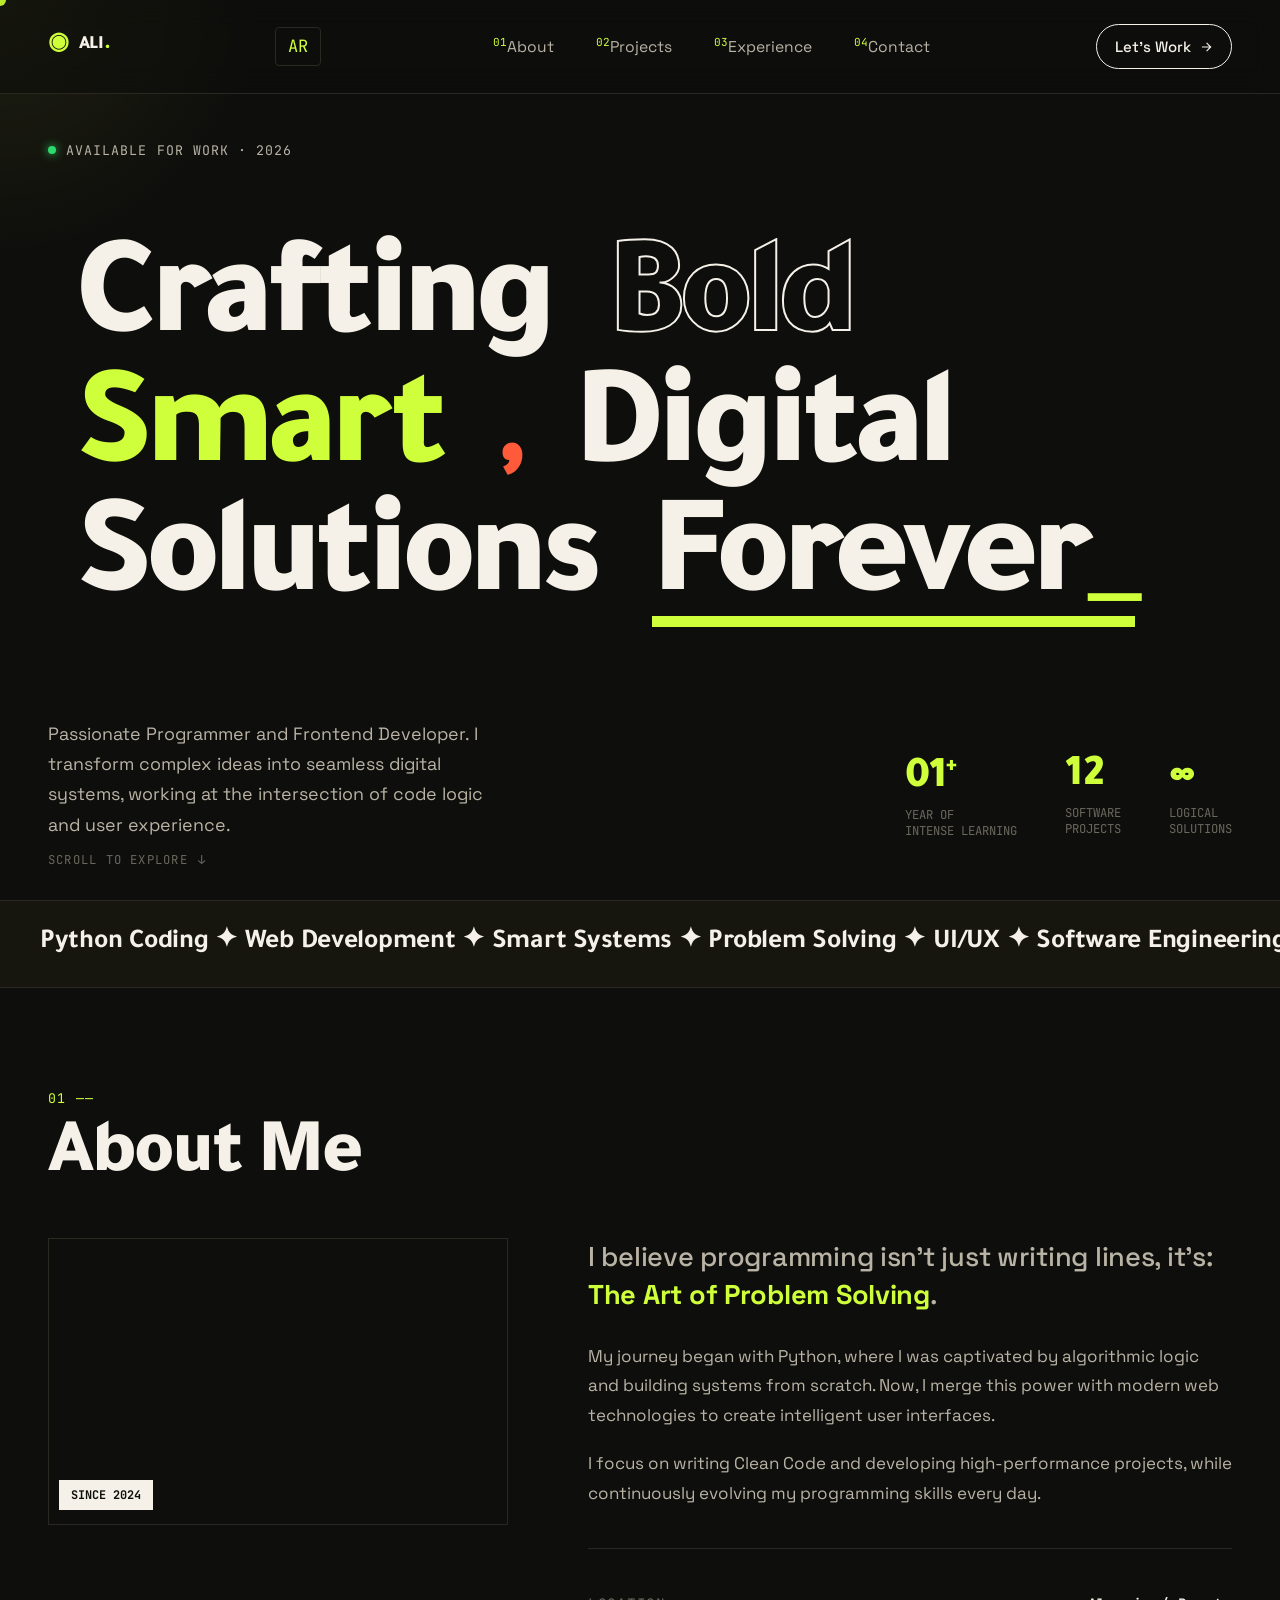
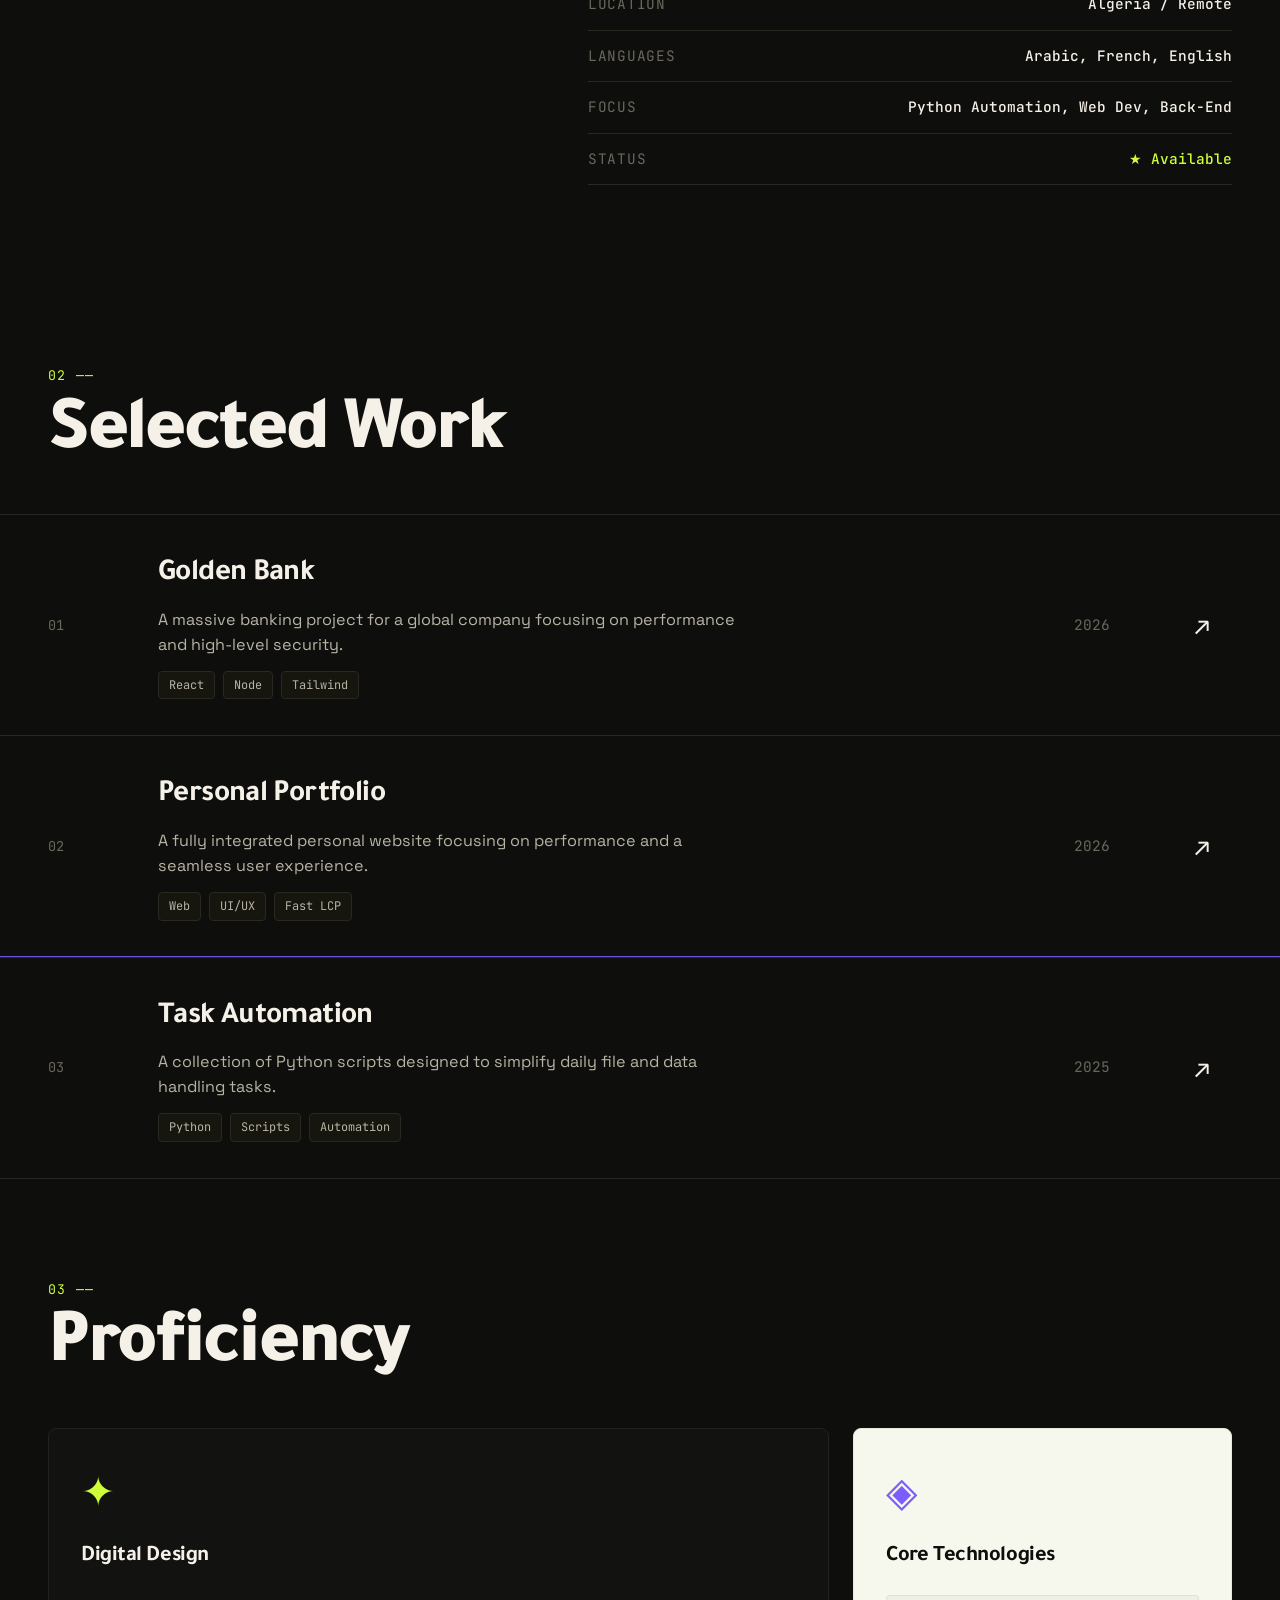
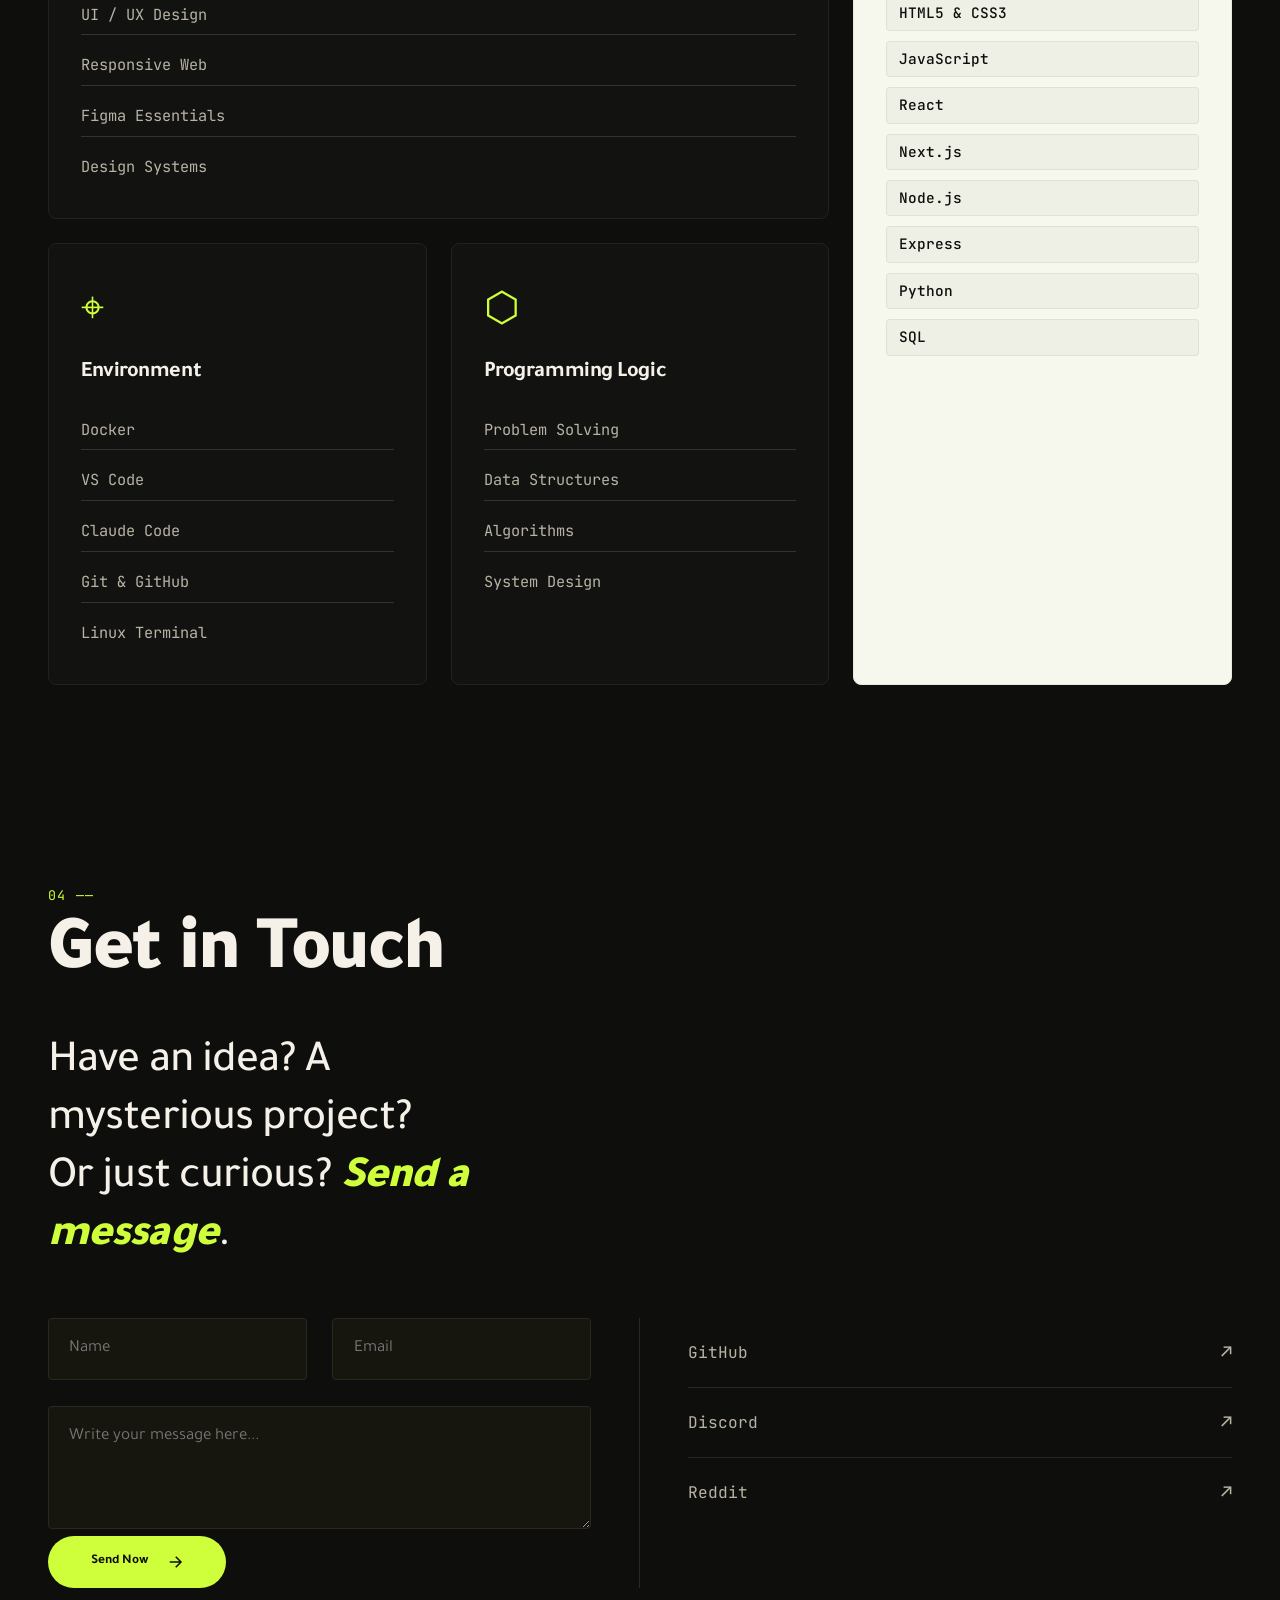
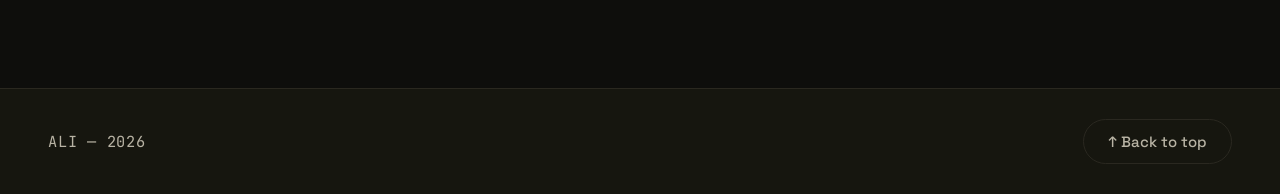
==== en.html @ 6f425081 "Add initial portfolio HTML structure This is a complete HTML document for a personal portfolio websi" ====
<!DOCTYPE html>
<html lang="en" dir="ltr">
<head>
<meta charset="UTF-8" />
<meta name="viewport" content="width=device-width, initial-scale=1.0" />
<title>Ali - Portfolio</title>
<link rel="icon" href="data:image/svg+xml,%3Csvg xmlns='http://www.w3.org/2000/svg' viewBox='0 0 100 100'%3E%3Crect width='100' height='100' fill='%230e0e0c'/%3E%3Ccircle cx='50' cy='50' r='28' fill='%23e8ff3a'/%3E%3C/svg%3E">
<link rel="preconnect" href="https://fonts.googleapis.com">
<link rel="preconnect" href="https://fonts.gstatic.com" crossorigin>
<link href="https://fonts.googleapis.com/css2?family=Tajawal:wght@300;400;500;700;900&family=Space+Grotesk:wght@300;400;500;700&family=JetBrains+Mono:wght@400;700&display=swap" rel="stylesheet">
<link rel="stylesheet" href="style.css" />
</head>
<body>

<div class="grain"></div>
<div class="spotlight" id="spotlight"></div>
<div class="cursor" id="cursor"></div>
<header class="nav">
  <a href="#" class="logo">
    <span class="logo-mark">◉</span>
    <span class="logo-text">ALI<em>.</em></span>
  </a>

  <div class="nav-controls">
    <div class="lang-switch" id="lang-btn">
      <a href="index.html" class="lang-btn">AR</a>
    </div>

    <button class="burger" id="burgerBtn">
      <span></span>
      <span></span>
    </button>
  </div>

  <nav class="nav-links" id="navLinks">
    <a href="#about" data-num="01">About</a>
    <a href="#work"  data-num="02">Projects</a>
    <a href="#skills" data-num="03">Experience</a>
    <a href="#contact" data-num="04">Contact</a>
  </nav>

  <a href="#contact" class="nav-cta">
    <span>Let's Work</span>
    <svg viewBox="0 0 24 24" width="14" height="14" fill="none" stroke="currentColor" stroke-width="2">
      <path d="M5 12h14M13 5l7 7-7 7" />
    </svg>
  </a>
</header>


<main>

  <section class="hero">
    <div class="hero-meta hero-meta--top">
      <span class="dot"></span>
      <span>Available for Work · 2026</span>
    </div>

    <h1 class="hero-title">
      <span class="line">
        <span class="word reveal">Crafting</span>
        <span class="word reveal stroke">Bold</span>
      </span>
      <span class="line">
        <span class="word reveal accent">Smart</span>
        <span class="word reveal italic">,</span>
        <span class="word reveal">Digital</span>
      </span>
      <span class="line">
        <span class="word reveal">Solutions</span>
        <span class="word reveal underline">Forever<span class="cursor-blink">_</span></span>
      </span>
    </h1>

    <div class="hero-bottom">
      <p class="hero-desc reveal">
        Passionate Programmer and Frontend Developer. I transform complex ideas into seamless digital systems, working at the intersection of code logic and user experience.
      </p>
      <div class="hero-stats">
        <div class="stat">
          <span class="stat-num">01<sup>+</sup></span>
          <span class="stat-label">Year of<br/>Intense Learning</span>
        </div>
        <div class="stat">
          <span class="stat-num">12</span>
          <span class="stat-label">Software<br/>Projects</span>
        </div>
        <div class="stat">
          <span class="stat-num">∞</span>
          <span class="stat-label">Logical<br/>Solutions</span>
        </div>
      </div>
    </div>

    <div class="scroll-hint">
      <span>Scroll to explore</span>
      <span class="arrow">↓</span>
    </div>
  </section>

  <section class="marquee" aria-hidden="true">
    <div class="marquee-track">
      <span>Python Coding ✦ Web Development ✦ Smart Systems ✦ Problem Solving ✦ UI/UX ✦ Software Engineering ✦ Python Coding ✦ Web Development ✦ Smart Systems ✦ Problem Solving ✦ UI/UX ✦ Software Engineering ✦</span>
      <span>Python Coding ✦ Web Development ✦ Smart Systems ✦ Problem Solving ✦ UI/UX ✦ Software Engineering ✦ Python Coding ✦ Web Development ✦ Smart Systems ✦ Problem Solving ✦ UI/UX ✦ Software Engineering ✦</span>
    </div>
  </section>

  <section class="about" id="about">
    <div class="section-head">
      <span class="section-num">01 ——</span>
      <h2 class="section-title">About Me</h2>
    </div>

    <div class="about-grid">
      <div class="about-portrait">
        <div class="portrait-frame">
          <div class="portrait-tag">Since 2024</div>
        </div>
      </div>

      <div class="about-text">
        <p class="lead">
          I believe programming isn't just writing lines, it's:
          <em>The Art of Problem Solving</em>.
        </p>
        <p>
          My journey began with Python, where I was captivated by algorithmic logic and building systems from scratch. Now, I merge this power with modern web technologies to create intelligent user interfaces.
        </p>
        <p>
          I focus on writing Clean Code and developing high-performance projects, while continuously evolving my programming skills every day.
        </p>

        <ul class="bio-list">
          <li><span>Location</span><span>Algeria / Remote</span></li>
          <li><span>Languages</span><span>Arabic, French, English</span></li>
          <li><span>Focus</span><span>Python Automation, Web Dev, Back-End</span></li>
          <li><span>Status</span><span class="status">★ Available</span></li>
        </ul>
      </div>
    </div>
  </section>

  <section class="work" id="work">
    <div class="section-head">
      <span class="section-num">02 ——</span>
      <h2 class="section-title">Selected Work</h2>
    </div>

    <div class="projects">
      <article class="project" data-color="#ff5b3a">
        <div class="project-num">01</div>
        <div class="project-info">
          <h3>Golden Bank</h3>
          <p>A massive banking project for a global company focusing on performance and high-level security.</p>
          <div class="tags">
            <span>React</span><span>Node</span><span>Tailwind</span>
          </div>
        </div>
        <div class="project-year">2026</div>
        <div class="project-arrow">↗</div>
      </article>

      <article class="project" data-color="#7c5cff">
        <div class="project-num">02</div>
        <div class="project-info">
          <h3>Personal Portfolio</h3>
          <p>A fully integrated personal website focusing on performance and a seamless user experience.</p>
          <div class="tags">
            <span>Web</span><span>UI/UX</span><span>Fast LCP</span>
          </div>
        </div>
        <div class="project-year">2026</div>
        <div class="project-arrow">↗</div>
      </article>

      <article class="project" data-color="#00d4a8">
        <div class="project-num">03</div>
        <div class="project-info">
          <h3>Task Automation</h3>
          <p>A collection of Python scripts designed to simplify daily file and data handling tasks.</p>
          <div class="tags">
            <span>Python</span><span>Scripts</span><span>Automation</span>
          </div>
        </div>
        <div class="project-year">2025</div>
        <div class="project-arrow">↗</div>
      </article>
    </div>
  </section>

  <section class="skills" id="skills">
    <div class="section-head">
      <span class="section-num">03 ——</span>
      <h2 class="section-title">Proficiency</h2>
    </div>

    <div class="skills-grid">
      <div class="skill-card skill-design">
        <div class="skill-icon">✦</div>
        <h3>Digital Design</h3>
        <ul>
          <li>UI / UX Design</li>
          <li>Responsive Web</li>
          <li>Figma Essentials</li>
          <li>Design Systems</li>
        </ul>
      </div>
      <div class="skill-card skill-core featured">
        <div class="skill-icon">◈</div>
        <h3>Core Technologies</h3>
        <ul>
          <li>HTML5 & CSS3</li>
          <li>JavaScript</li>
          <li>React</li>
          <li>Next.js</li>
          <li>Node.js</li>
          <li>Express</li>
          <li>Python</li>
          <li>SQL</li>
        </ul>
      </div>
      <div class="skill-card skill-env">
        <div class="skill-icon">⌖</div>
        <h3>Environment</h3>
        <ul>
          <li>Docker</li>
          <li>VS Code</li>
          <li>Claude Code</li>
          <li>Git & GitHub</li>
          <li>Linux Terminal</li>
        </ul>
      </div>
      <div class="skill-card skill-logic">
        <div class="skill-icon">⬡</div>
        <h3>Programming Logic</h3>
        <ul>
          <li>Problem Solving</li>
          <li>Data Structures</li>
          <li>Algorithms</li>
          <li>System Design</li>
        </ul>
      </div>
    </div>
  </section>

  <section class="contact" id="contact">
    <div class="section-head">
      <span class="section-num">04 ——</span>
      <h2 class="section-title">Get in Touch</h2>
    </div>

    <div class="contact-inner">
      <p class="contact-lead">
        Have an idea? A mysterious project?<br/>
        Or just curious? <span class="hl">Send a message</span>.
      </p>

      <form action="mailto:codexali3@gmail.com" method="POST" class="contact-form">
        <div class="form-row">
          <div class="form-group">
            <input type="text" name="name" placeholder="Name" required>
          </div>
          <div class="form-group">
            <input type="email" name="email" placeholder="Email" required>
          </div>
        </div>
        <div class="form-group">
          <textarea name="message" rows="4" placeholder="Write your message here..." required></textarea>
        </div>
        <button type="submit" class="form-submit">
          <span>Send Now</span>
          <svg viewBox="0 0 24 24" width="18" height="18" fill="none" stroke="currentColor" stroke-width="2">
            <path d="M5 12h14M13 5l7 7-7 7" />
          </svg>
        </button>
      </form>

      <div class="contact-footer-new">
        <a href="mailto:codexali3@gmail.com" class="email-cta">
          <span class="email-text">codexali3@gmail.com</span>
          <span class="email-icon">→</span>
        </a>

        <div class="socials">
          <a href="https://github.com/ali-codex" target="_blank"><span>GitHub</span><em>↗</em></a>
          <a href="#" target="_blank"><span>Discord</span><em>↗</em></a>
          <a href="#" target="_blank"><span>Reddit</span><em>↗</em></a>
        </div>
      </div>
    </div>
  </section>

  <footer class="footer">
    <span class="mono">ALI — 2026</span>
    <a href="#">↑ Back to top</a>
  </footer>

</main>

<script src="script.js"></script>
</body>
</html>
---- style.css ----
/* ═════════════════════════════════════════════════════════
   RESET & BASE VARIABLES
   ═════════════════════════════════════════════════════════ */
*, *::before, *::after { 
  box-sizing: border-box; 
  margin: 0; 
  padding: 0; 
}

html { 
  scroll-behavior: smooth; 
}

:root {
  --bg: #0e0e0c;
  --bg-2: #16160f;
  --ink: #f5f1e8;
  --ink-soft: #b8b3a4;
  --ink-mute: #6a675c;
  --line: #2a2820;
  --accent: #ceff3a;     /* electric lime */
  --accent-2: #ff5b3a;   /* sunset orange */
  --accent-3: #7c5cff;   /* violet */
  --serif: 'Tajawal', 'Space Grotesk', sans-serif;
  --display: 'Tajawal', sans-serif;
  --mono: 'JetBrains Mono', monospace;
}

html, body {
  background: var(--bg);
  color: var(--ink);
  font-family: var(--serif);
  font-size: 17px;
  line-height: 1.55;
  overflow-x: hidden;
  -webkit-font-smoothing: antialiased;
}

a { 
  color: inherit; 
  text-decoration: none; 
}
img { 
  max-width: 100%; 
  display: block; 
}
em { 
  font-style: italic; 
}
::selection {   background: var(--accent); 
  color: var(--bg); 
}

/* ═════════════════════════════════════════════════════════
   KEYFRAMES (ANIMATIONS)
   ═════════════════════════════════════════════════════════ */
@keyframes spin { 
  to { transform: rotate(360deg); } 
}

@keyframes pulse {
  0%, 100% { 
    opacity: 1; 
    transform: scale(1); 
  }
  50% { 
    opacity: 0.5; 
    transform: scale(0.85); 
  }
}

@keyframes drawLine { 
  to { transform: scaleX(1); } 
}

@keyframes blink { 
  50% { opacity: 0; } 
}

@keyframes rise { 
  to { 
    opacity: 1; 
    transform: translateY(0); 
  } 
}

@keyframes bob { 
  0%, 100% { 
    transform: translateY(0); 
  } 
  50% { 
    transform: translateY(6px); 
  } 
}

@keyframes scroll { 
  to { transform: translateX(50%); } 
}
@keyframes morph {
  0%, 100% { 
    transform: scale(1) rotate(0deg); 
  }
  50% { 
    transform: scale(1.2) rotate(180deg); 
  }
}

@keyframes float {
  0%, 100% { 
    transform: translateY(0); 
  }
  50% { 
    transform: translateY(-6px); 
  }
}

/* ═════════════════════════════════════════════════════════
   BACKGROUND EFFECTS & CUSTOM CURSOR
   ═════════════════════════════════════════════════════════ */
.spotlight {
  position: fixed;
  width: 600px; 
  height: 600px;
  border-radius: 50%;
  background: radial-gradient(circle, rgba(232,255,58,0.08) 0%, transparent 60%);
  pointer-events: none;
  z-index: 1;
  left: 0;
  top: 0;
  transform: translate(-50%, -50%);
  transition: opacity 0.3s;
  mix-blend-mode: screen;
}

.cursor {
  position: fixed;
  width: 12px; 
  height: 12px;
  background: var(--accent);
  border-radius: 50%;  pointer-events: none;
  z-index: 9999;
  left: 0;
  top: 0;
  transform: translate(-50%, -50%);
  transition: width 0.2s, height 0.2s, background 0.2s;
  mix-blend-mode: difference;
}
.cursor.hover { 
  width: 48px; 
  height: 48px; 
  background: var(--ink); 
}

@media (max-width: 768px) {
  .cursor, .spotlight { 
    display: none; 
  }
}

/* ═════════════════════════════════════════════════════════
   NAVIGATION HEADER
   ═════════════════════════════════════════════════════════ */
.nav {
  position: fixed; 
  top: 0; 
  left: 0; 
  right: 0;
  z-index: 100;
  display: flex; 
  justify-content: space-between; 
  align-items: center;
  padding: 24px 48px;
  backdrop-filter: blur(14px);
  background: rgba(14,14,12,0.55);
  border-bottom: 1px solid var(--line);
}

.logo {
  display: flex; 
  align-items: center; 
  gap: 10px;
  font-family: var(--display);
  font-weight: 900;
  font-size: 1.1rem;
  letter-spacing: -0.02em;
}

.logo-mark {
  color: var(--accent);
  font-size: 1.4rem;
  animation: spin 8s linear infinite;  display: inline-block;
}

.logo-text em { 
  color: var(--accent); 
  font-style: normal; 
}

.nav-links { 
  display: flex; 
  gap: 36px; 
}
.nav-links a {
  position: relative;
  font-size: 0.92rem;
  color: var(--ink-soft);
  transition: color 0.2s;
}
.nav-links a::before {
  content: attr(data-num);
  font-family: var(--mono);
  font-size: 0.65rem;
  color: var(--accent);
  margin-left: 6px;
  vertical-align: super;
}
.nav-links a:hover { 
  color: var(--ink); 
}

.nav-controls {
  display: flex;
  align-items: center;
  gap: 15px;
}

#lang-btn {
  background: transparent;
  border: 1px solid var(--line);
  color: var(--accent);
  padding: 5px 12px;
  border-radius: 4px;
  font-family: var(--mono);
  cursor: pointer;
  transition: all 0.3s;
}
#lang-btn:hover {
  background: var(--accent);
  color: var(--bg);
  border-color: var(--accent);}

.nav-cta {
  display: inline-flex; 
  align-items: center; 
  gap: 8px;
  padding: 10px 18px;
  border: 1px solid var(--ink);
  border-radius: 100px;
  font-size: 0.88rem;
  font-weight: 500;
  transition: background 0.25s, color 0.25s, border-color 0.25s;
}
.nav-cta:hover { 
  background: var(--accent); 
  color: var(--bg); 
  border-color: var(--accent); 
}
.nav-cta svg { 
  transform: scaleX(-1); 
}

.burger {
  display: none;
  flex-direction: column;
  gap: 6px;
  background: none;
  border: none;
  cursor: pointer;
  z-index: 1001;
}
.burger span {
  display: block;
  width: 25px;
  height: 2px;
  background: var(--accent);
  transition: 0.3s cubic-bezier(0.2, 0.8, 0.2, 1);
}

@media (max-width: 768px) {
  .nav { 
    padding: 16px 20px; 
  }
  .nav-cta { 
    display: none; 
  }
  .burger { 
    display: flex; 
  }
    .nav-links {
    position: fixed;
    top: 0;
    right: -100%;
    width: 100%;
    height: 100vh;
    background: var(--bg);
    display: flex;
    flex-direction: column;
    justify-content: center;
    align-items: center;
    gap: 30px;
    transition: 0.5s cubic-bezier(0.2, 0.8, 0.2, 1);
    z-index: 1000;
  }
  .nav-links.active { 
    right: 0; 
  }
  .nav-links a { 
    font-size: 2rem; 
    color: var(--ink); 
  }
  
  .burger.active span:nth-child(1) { 
    transform: translateY(4px) rotate(45deg); 
  }
  .burger.active span:nth-child(2) { 
    transform: translateY(-4px) rotate(-45deg); 
  }
}

/* ═════════════════════════════════════════════════════════
   HERO SECTION
   ═════════════════════════════════════════════════════════ */
.hero {
  min-height: 100vh;
  padding: 140px 48px 60px;
  display: flex; 
  flex-direction: column; 
  justify-content: space-between;
  position: relative;
  overflow: hidden;
}

.hero-meta {
  display: flex; 
  align-items: center; 
  gap: 10px;
  font-family: var(--mono);
  font-size: 0.78rem;  color: var(--ink-soft);
  text-transform: uppercase;
  letter-spacing: 0.08em;
}

.dot {
  width: 8px; 
  height: 8px;
  background: #2dd96b;
  border-radius: 50%;
  box-shadow: 0 0 10px #2dd96b;
  animation: pulse 1.5s ease-in-out infinite;
}

.hero-title {
  font-family: var(--display);
  font-size: clamp(3.2rem, 11vw, 11rem);
  line-height: 0.92;
  font-weight: 900;
  letter-spacing: -0.04em;
  margin: 60px 0;
}
.hero-title .line { 
  display: block; 
}
.hero-title .word { 
  display: inline-block; 
  margin-left: 0.2em; 
}
.hero-title .accent { 
  color: var(--accent); 
}
.hero-title .stroke { 
  -webkit-text-stroke: 2px var(--ink); 
  color: transparent; 
}
.hero-title .italic { 
  color: var(--accent-2); 
  font-weight: 700; 
}
.hero-title .underline { 
  position: relative; 
  display: inline-block; 
}
.hero-title .underline::after {
  content: '';
  position: absolute;
  bottom: 0.05em; 
  left: 0; 
  right: 0;  height: 0.08em;
  background: var(--accent);
  transform: scaleX(0);
  transform-origin: right;
  animation: drawLine 1.2s ease 1.6s forwards;
}

.cursor-blink {
  color: var(--accent);
  animation: blink 1s step-end infinite;
  font-weight: 400;
}

.reveal {
  opacity: 0;
  transform: translateY(40px);
  animation: rise 1s cubic-bezier(0.2, 0.8, 0.2, 1) forwards;
}
.line:nth-child(1) .word:nth-child(1) { 
  animation-delay: 0.05s; 
}
.line:nth-child(1) .word:nth-child(2) { 
  animation-delay: 0.15s; 
}
.line:nth-child(2) .word:nth-child(1) { 
  animation-delay: 0.25s; 
}
.line:nth-child(2) .word:nth-child(2) { 
  animation-delay: 0.35s; 
}
.line:nth-child(2) .word:nth-child(3) { 
  animation-delay: 0.45s; 
}
.line:nth-child(3) .word:nth-child(1) { 
  animation-delay: 0.55s; 
}
.line:nth-child(3) .word:nth-child(2) { 
  animation-delay: 0.65s; 
}

.hero-bottom {
  display: grid;
  grid-template-columns: 1fr auto;
  gap: 80px;
  align-items: end;
}
.hero-desc { 
  max-width: 460px;
  font-size: 1.05rem;
  color: var(--ink-soft);  line-height: 1.7;
  animation-delay: 0.9s;
}
.hero-stats {
  display: flex;
  gap: 48px;
}
.stat {
  display: flex;
  flex-direction: column;
  gap: 6px;
}
.stat-num {
  font-family: var(--display);
  font-size: 2.6rem;
  font-weight: 900;
  line-height: 1;
  color: var(--accent);
  letter-spacing: -0.03em;
}
.stat-num sup { 
  font-size: 0.5em; 
  vertical-align: super; 
}
.stat-label {
  font-family: var(--mono);
  font-size: 0.72rem;
  text-transform: uppercase;
  color: var(--ink-mute);
  line-height: 1.3;
}

.scroll-hint {
  position: absolute;
  bottom: 30px; 
  left: 48px;
  display: flex; 
  align-items: center; 
  gap: 10px;
  font-family: var(--mono);
  font-size: 0.72rem;
  color: var(--ink-mute);
  text-transform: uppercase;
  letter-spacing: 0.1em;
}
.scroll-hint .arrow { 
  animation: bob 1.6s ease-in-out infinite; 
  display: inline-block; 
}
@media (max-width: 768px) {
  .hero { 
    padding: 110px 20px 50px; 
  }
  .hero-bottom { 
    grid-template-columns: 1fr; 
    gap: 40px; 
  }
  .hero-stats { 
    gap: 28px; 
  }
  .stat-num { 
    font-size: 1.8rem; 
  }
  .scroll-hint { 
    left: 20px; 
  }
}

/* ═════════════════════════════════════════════════════════
   MARQUEE SECTION
   ═════════════════════════════════════════════════════════ */
.marquee {
  border-top: 1px solid var(--line);
  border-bottom: 1px solid var(--line);
  padding: 22px 0;
  background: var(--bg-2);
  overflow: hidden;
  position: relative;
  z-index: 2;
}
.marquee-track {
  display: flex;
  gap: 40px;
  white-space: nowrap;
  animation: scroll 40s linear infinite;
  font-family: var(--display);
  font-size: 1.6rem;
  font-weight: 700;
  color: var(--ink);
  letter-spacing: -0.01em;
}
.marquee-track span { 
  padding-left: 40px; 
}

/* ═════════════════════════════════════════════════════════
   SECTIONS GENERAL
   ═════════════════════════════════════════════════════════ */
section {   position: relative; 
  z-index: 2; 
}

.section-head {
  padding: 100px 48px 40px;
  display: flex;
  flex-direction: column;
  gap: 12px;
}
.section-num {
  font-family: var(--mono);
  font-size: 0.78rem;
  color: var(--accent);
  text-transform: uppercase;
  letter-spacing: 0.1em;
}
.section-title {
  font-family: var(--display);
  font-size: clamp(2.4rem, 6vw, 5rem);
  font-weight: 900;
  letter-spacing: -0.03em;  
  line-height: 1;
}

@media (max-width: 768px) {
  .section-head { 
    padding: 60px 20px 30px; 
  }
}

/* ═════════════════════════════════════════════════════════
   ABOUT SECTION
   ═════════════════════════════════════════════════════════ */
.about { 
  padding-bottom: 80px; 
}
.about-grid {
  padding: 0 48px;
  display: grid;
  grid-template-columns: 1fr 1.4fr;
  gap: 80px;
  align-items: start;
}
.about-portrait { 
  position: sticky; 
  top: 120px; 
}
.portrait-frame {
  position: relative; 
   aspect-ratio: 8/5;
  background: var(--bg-2);
  border: 1px solid var(--line);
  overflow: hidden;
  background: url(assets/my_photo.webp) ;
  background-size: cover;
}
.portrait-tag {
  position: absolute;
  bottom: 14px; 
  left: 10px;
  padding: 6px 12px;
  background: var(--ink);
  color: var(--bg);
  font-family: var(--mono);
  font-size: 0.7rem;
  text-transform: uppercase;
  font-weight: 700;
}

.about-text .lead {  
  font-size: 1.6rem;
  line-height: 1.4;
  font-weight: 500;
  margin-bottom: 28px;
  letter-spacing: -0.01em;
}
.about-text .lead em {
  color: var(--accent);
  font-style: normal;
  font-weight: 700;
}
.about-text p {
  margin-bottom: 18px;
  color: var(--ink-soft);
  line-height: 1.75;
}
.bio-list {
  margin-top: 40px;
  padding-top: 30px;
  border-top: 1px solid var(--line);  list-style: none;
}
.bio-list li {
  display: flex;
  justify-content: space-between;
  padding: 14px 0;
  border-bottom: 1px solid var(--line);
  font-family: var(--mono);
  font-size: 0.85rem;
}
.bio-list li span:first-child { 
  color: var(--ink-mute); 
  text-transform: uppercase; 
  letter-spacing: 0.05em; 
}
.bio-list li span:last-child { 
  color: var(--ink); 
  font-weight: 500; 
}
.bio-list .status { 
  color: var(--accent) !important; 
}

@media (max-width: 768px) {
  .about-grid { 
    grid-template-columns: 1fr; 
    gap: 40px; 
    padding: 0 20px; 
  }
  .about-portrait { 
    position: static; 
  }
  .about-text .lead { 
    font-size: 1.25rem; 
  }
}

/* ═════════════════════════════════════════════════════════
   PROJECTS SECTION
   ═════════════════════════════════════════════════════════ */
.projects {
  border-top: 1px solid var(--line);
}
.project {
  display: grid;
  grid-template-columns: 80px 1fr 100px 60px;
  gap: 30px;  
  align-items: center;
  padding: 36px 48px;
  border-bottom: 1px solid var(--line);  cursor: pointer;
  position: relative;
  transition: padding 0.4s cubic-bezier(0.2, 0.8, 0.2, 1);
  overflow: hidden;
}
.project::before {
  content: '';
  position: absolute;
  inset: 0;
  background: var(--proj-color, var(--accent));
  transform: translateY(100%);
  transition: transform 0.5s cubic-bezier(0.2, 0.8, 0.2, 1);
  z-index: -1;
}
.project:hover::before { 
  transform: translateY(0); 
}
.project:hover { 
  padding-left: 60px; 
  padding-right: 60px; 
}
.project:hover .project-num,
.project:hover .project-info h3,
.project:hover .project-info p,
.project:hover .project-year,
.project:hover .project-arrow,
.project:hover .tags span { 
  color: var(--bg); 
}
.project:hover .tags span { 
  border-color: var(--bg); 
  background: transparent; 
}
.project:hover .project-arrow { 
  transform: rotate(-45deg) translate(4px, -4px); 
}

.project-num {
  font-family: var(--mono);
  font-size: 0.8rem;
  color: var(--ink-mute);
  transition: color 0.3s;
}
.project-info h3 {
  font-family: var(--display);
  font-size: clamp(1.4rem, 2.4vw, 2.1rem);
  font-weight: 700;
  letter-spacing: -0.02em;
  margin-bottom: 8px;
  transition: color 0.3s;}
.project-info p {
  color: var(--ink-soft);
  font-size: 0.95rem;
  margin-bottom: 14px;
  max-width: 60ch;
  transition: color 0.3s;
}
.tags { 
  display: flex; 
  gap: 8px; 
  flex-wrap: wrap; 
}
.tags span {
  padding: 4px 10px;
  border: 1px solid var(--line);
  background: var(--bg-2);
  font-family: var(--mono);
  font-size: 0.7rem;
  color: var(--ink-soft);
  border-radius: 4px;
  transition: all 0.3s;
}
.project-year {
  font-family: var(--mono);
  font-size: 0.85rem;
  color: var(--ink-mute);
  text-align: center;
  transition: color 0.3s;
}
.project-arrow {
  font-size: 1.6rem;
  color: var(--ink);
  text-align: center;
  transition: transform 0.4s, color 0.3s;
}

@media (max-width: 768px) {
  .project {
    grid-template-columns: 50px 1fr 50px;
    padding: 24px 20px;
    gap: 14px;
  }
  .project:hover { 
    padding-left: 28px; 
    padding-right: 28px; 
  }
  .project-year { 
    display: none; 
  }}

/* Per-project colors */
.project:nth-child(1) { 
  --proj-color: #ff5b3a; 
}
.project:nth-child(2) { 
  --proj-color: #7c5cff; 
}
.project:nth-child(3) { 
  --proj-color: #00d4a8; 
}
.project:nth-child(4) { 
  --proj-color: #ffb800; 
}

/* ═════════════════════════════════════════════════════════
   SKILLS SECTION - BENTO GRID
   ═════════════════════════════════════════════════════════ */
.skills { 
  padding-bottom: 100px; 
}
.skills-grid {
  padding: 0 48px;
  display: grid;
  grid-template-columns: repeat(3, 1fr);
  gap: 24px;
  grid-template-areas:
    "design design core"
    "env logic core";
}

.skill-card {
  padding: 32px;
  background: #121210;
  border: 1px solid #222;
  border-radius: 8px;
  transition: all 0.4s cubic-bezier(0.2, 0.8, 0.2, 1);
  position: relative;
  overflow: hidden;
}

.skill-card:hover {
  border-color: var(--accent);
  box-shadow: 0 0 20px rgba(232, 255, 58, 0.15);
  transform: translateY(-4px);
}

/* Bento Grid Areas */
.skill-design { grid-area: design; }
.skill-core { 
  grid-area: core;
  /* Use the standard dark card background and readable text */
  background: var(--bg-2);
  color: var(--ink);
  border-color: var(--line);
}
.skill-env { grid-area: env; }
.skill-logic { grid-area: logic; }

.skill-card.featured {
  /* Keep featured behavior but avoid full inversion for core-specific styling */
  background: var(--ink);
  color: var(--bg);
  border-color: var(--ink);
}

.skill-card.featured:hover {
  border-color: var(--accent);
}

/* Ensure Core Technologies uses dark background and readable text even when .featured is present */
.skill-card.skill-core.featured {
  background: var(--bg-2);
  color: var(--ink);
  border-color: var(--line);
}
.skill-card.skill-core.featured .skill-icon {
  color: var(--accent);
}
.skill-card.skill-core.featured ul li {
  display: inline-block;
  padding: 6px 12px;
  background: rgba(232,255,58,0.06);
  border: 1px solid rgba(232,255,58,0.12);
  color: var(--ink);
  border-radius: 4px;
  font-size: 0.85rem;
  font-family: var(--mono);
  font-weight: 500;
  transition: all 0.3s;
}
.skill-card.skill-core.featured ul li:hover {
  background: var(--accent);
  color: var(--bg);
}

/* Arabic (RTL) — use lighter palette for the Core card as requested */
html[lang="ar"] .skill-card.skill-core.featured {
  background: #f6f7ed; /* light warm background */
  color: #0e0e0c;     /* dark text for readability */
  border-color: #e6e8d8;
}
html[lang="ar"] .skill-card.skill-core.featured .skill-icon {
  color: #7c5cff; /* slightly muted violet */
}
html[lang="ar"] .skill-card.skill-core.featured ul li {
  background: rgba(14,14,12,0.03);
  border: 1px solid rgba(14,14,12,0.06);
  color: #0e0e0c;
}
html[lang="ar"] .skill-card.skill-core.featured ul li:hover {
  background: var(--accent);
  color: var(--bg);
}

/* English (LTR) — apply the same lighter palette for the Core card on en.html */
html[lang="en"] .skill-card.skill-core.featured {
  background: #f6f7ed; /* light warm background */
  color: #0e0e0c;     /* dark text for readability */
  border-color: #e6e8d8;
}
html[lang="en"] .skill-card.skill-core.featured .skill-icon {
  color: #7c5cff; /* slightly muted violet */
}
html[lang="en"] .skill-card.skill-core.featured ul li {
  background: rgba(14,14,12,0.03);
  border: 1px solid rgba(14,14,12,0.06);
  color: #0e0e0c;
}
html[lang="en"] .skill-card.skill-core.featured ul li:hover {
  background: var(--accent);
  color: var(--bg);
}

.skill-icon {
  font-size: 2.4rem;
  color: var(--accent);
  margin-bottom: 16px;
  display: inline-block;
  animation: float 4s ease-in-out infinite;
}

.skill-card.featured .skill-icon { 
  color: var(--accent-2); 
}

.skill-card h3 {
  font-family: var(--display);
  font-size: 1.3rem;
  font-weight: 700;
  margin-bottom: 20px;
  letter-spacing: -0.02em;
}

.skill-card ul {
  list-style: none;
  display: flex;
  flex-direction: column;
  gap: 10px;
}

/* Regular cards: simple list items */
.skill-card:not(.featured) ul li {
  padding: 8px 0;
  border-bottom: 1px solid #333;
  font-size: 0.9rem;
  color: var(--ink-soft);
  font-family: var(--mono);
}

.skill-card:not(.featured) ul li:last-child { 
  border-bottom: none; 
}

/* Featured card: styled tags/badges */
.skill-card.featured ul li {
  display: inline-block;
  padding: 6px 12px;
  background: transparent;
  border: 1px solid var(--accent);
  color: var(--accent);
  border-radius: 4px;
  font-size: 0.85rem;
  font-family: var(--mono);
  font-weight: 500;
  transition: all 0.3s;
}

.skill-card.featured ul li:hover {
  background: var(--accent);
  color: var(--bg);
}

@media (max-width: 900px) {
  .skills-grid { 
    grid-template-columns: repeat(2, 1fr);
    grid-template-areas:
      "design design"
      "env core"
      "logic core";
    gap: 16px;
    padding: 0 20px;
  }
}

@media (max-width: 600px) {
  .skills-grid { 
    grid-template-columns: 1fr;
    grid-template-areas:
      "design"
      "core"
      "env"
      "logic";
    gap: 16px;
    padding: 0 20px;
  }
  
  .skill-card {
    padding: 24px;
  }
  
  .skill-card h3 {
    font-size: 1.1rem;
    margin-bottom: 16px;
  }
}

/* ═════════════════════════════════════════════════════════
   CONTACT SECTION
   ═════════════════════════════════════════════════════════ */
.contact {
  padding-bottom: 100px;  position: relative;
}
.contact-inner {
  padding: 0 48px;
  display: grid;
  grid-template-columns: 1fr 1fr;
  gap: 0;
}
.contact-lead {
  grid-column: 1 / -1;
  margin-bottom: 50px;
}
.contact-form {
  grid-column: 1;
  padding-inline-end: 48px;
  border-inline-end: 1px solid var(--line);
}
.contact-footer-new {
  grid-column: 2;
  padding-inline-start: 48px;
  display: flex;
  flex-direction: column;
  gap: 0;
}
.contact-split {
  display: grid;
  grid-template-columns: 1fr 1.2fr;
  gap: 60px;
  margin-bottom: 60px;
}
.contact-lead {
  font-family: var(--display);
  font-size: clamp(1.8rem, 3.5vw, 2.8rem);
  font-weight: 500;
  line-height: 1.3;
  margin-bottom: 50px;
  max-width: 18ch;
  letter-spacing: -0.02em;
}
.contact-lead .hl {
  color: var(--accent);
  font-weight: 900;
  font-style: italic;
}

.email-cta {
  display: none;
}

/* Form Styles */
.contact-form {
  margin-bottom: 0;
  max-width: none;
}
.form-row {
  display: grid;
  grid-template-columns: 1fr 1fr;
  gap: 1.5rem;
  margin-bottom: 1.5rem;
}
.contact-form input, 
.contact-form textarea {
  width: 100%;
  padding: 1.2rem;
  background: var(--bg-2);
  border: 1px solid var(--line);
  border-radius: 4px;
  color: var(--ink);
  font-family: var(--serif);
  font-size: 1rem;
  transition: all 0.3s ease;
}
.contact-form input:focus, 
.contact-form textarea:focus {
  border-color: var(--accent);
  outline: none;  background: var(--bg);
}
.form-submit {
  display: inline-flex;
  align-items: center;
  gap: 1rem;
  padding: 1rem 2.5rem;
  background: var(--accent);
  color: var(--bg);
  border: none;
  border-radius: 50px;
  font-weight: 700;
  font-family: var(--display);
  cursor: pointer;
  transition: all 0.3s;
}
.form-submit:hover {
  transform: scale(1.05);
  box-shadow: 0 5px 15px rgba(232, 255, 58, 0.3);
}

@media (max-width: 600px) {
  .form-row {
    grid-template-columns: 1fr;
  }
}

.socials {
  display: flex;
  flex-direction: column;
  gap: 0;
  border-top: none;
  border-bottom: none;
}
.socials a {
  display: flex;
  justify-content: space-between;
  align-items: center;
  padding: 20px 0;
  border-block-end: 1px solid var(--line);
  font-family: var(--mono);
  font-size: 0.95rem;
  color: var(--ink-soft);
  transition: color 0.25s, background 0.25s;
}
.socials a:last-child { 
  border-block-end: none;
}
.socials a:hover { 
  font-weight: bold;
  color: var(--line);
  background: var(--accent);
}
.socials a em { 
  font-style: normal; 
  font-size: 1.1rem;
  transition: transform 0.3s;
}
.socials a:hover em {
  transform: translateX(-4px);
}

@media (max-width: 900px) {
  .contact-split { 
    grid-template-columns: 1fr; 
    gap: 40px; 
  }
}

@media (max-width: 768px) {
  .contact-inner { 
    padding: 0 20px;
    grid-template-columns: 1fr;
    gap: 40px;
  }
  .contact-form {
    grid-column: 1;
    padding-inline-end: 0;
    border-inline-end: none;
  }
  .contact-footer-new {
    grid-column: 1;
    padding-inline-start: 0;
  }
  .form-row { 
    grid-template-columns: 1fr; 
  }
  .socials { 
    flex-direction: column;
  }
  .socials a { 
    padding: 16px 0;
    border-block-end: 1px solid var(--line);
  }
  .socials a:last-child {
    border-block-end: none;
  }
}

/* ═════════════════════════════════════════════════════════
   FOOTER
   ═════════════════════════════════════════════════════════ */
.footer {
  display: flex;
  justify-content: space-between;
  align-items: center;
  padding: 30px 48px;
  background: var(--bg-2);
  border-top: 1px solid var(--line);
  color: var(--ink-soft);
}
.footer .mono {
  font-family: var(--mono);  font-size: 0.9rem;
  letter-spacing: 0.05em;
}
.footer a {
  display: flex;
  align-items: center;
  gap: 8px;
  padding: 10px 24px;
  border: 1px solid var(--line);
  border-radius: 100px;
  font-size: 0.88rem;
  font-weight: 500;
  transition: background 0.25s, color 0.25s, border-color 0.25s;
}
.footer a:hover {
  background: var(--accent);
  color: var(--bg);
  border-color: var(--accent);
}

@media (max-width: 768px) {
  .footer {
    flex-direction: column-reverse;    
    gap: 20px;
    padding: 30px 20px;
    text-align: center;
  }
}

/* ═════════════════════════════════════════════════════════
   LANGUAGE SWITCHING
   ═════════════════════════════════════════════════════════ */
html[lang="en"] body {
  font-family: 'Space Grotesk', sans-serif;
}
html[lang="en"] .hero-title {
  letter-spacing: -0.05em;
}
html[lang="en"] .nav-cta svg {
  transform: scaleX(1);
}

/* ═════════════════════════════════════════════════════════
   MEDIA QUERIES
   ═════════════════════════════════════════════════════════ */
@media (max-width: 900px) {
  .skills-grid { 
    grid-template-columns: repeat(2, 1fr); 
    padding: 0 20px; 
  }  .contact-split { 
    grid-template-columns: 1fr; 
    gap: 40px; 
  }
}

@media (max-width: 480px) {
  .skills-grid { 
    grid-template-columns: 1fr; 
  }
}
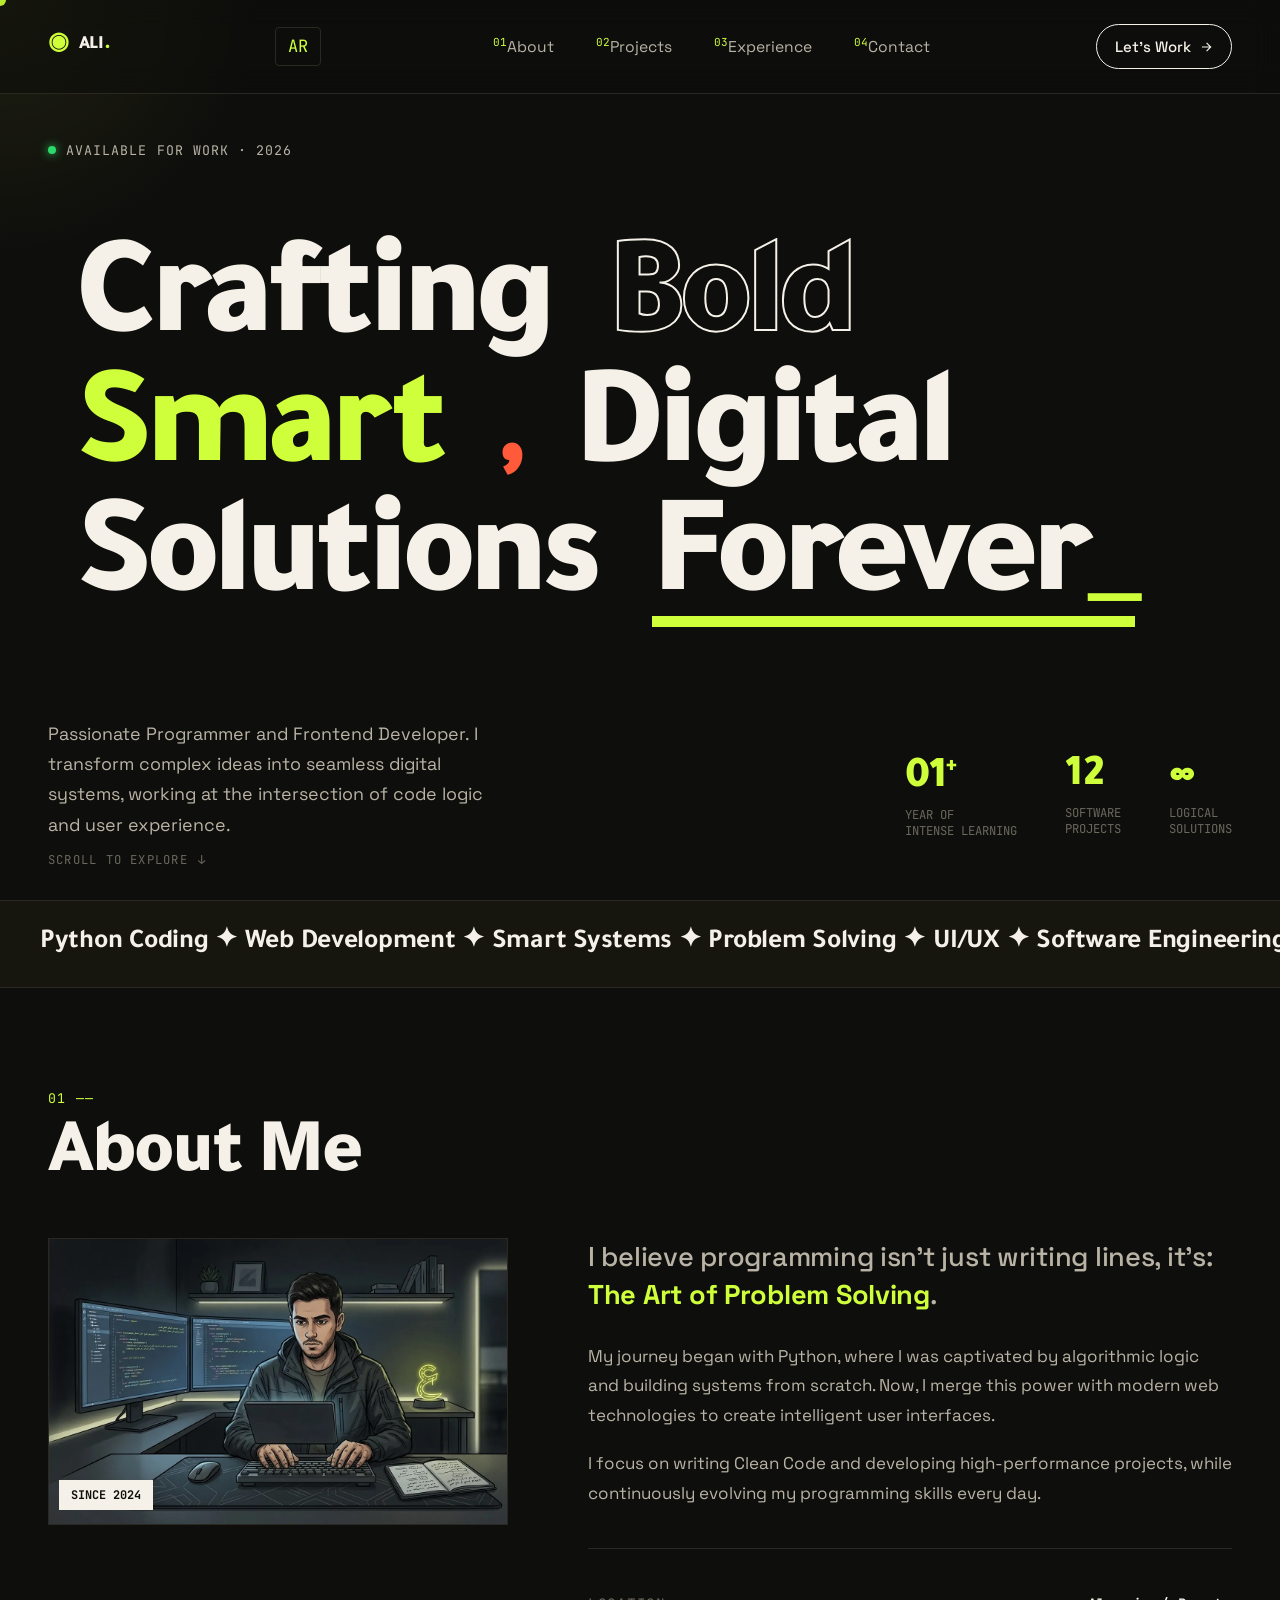
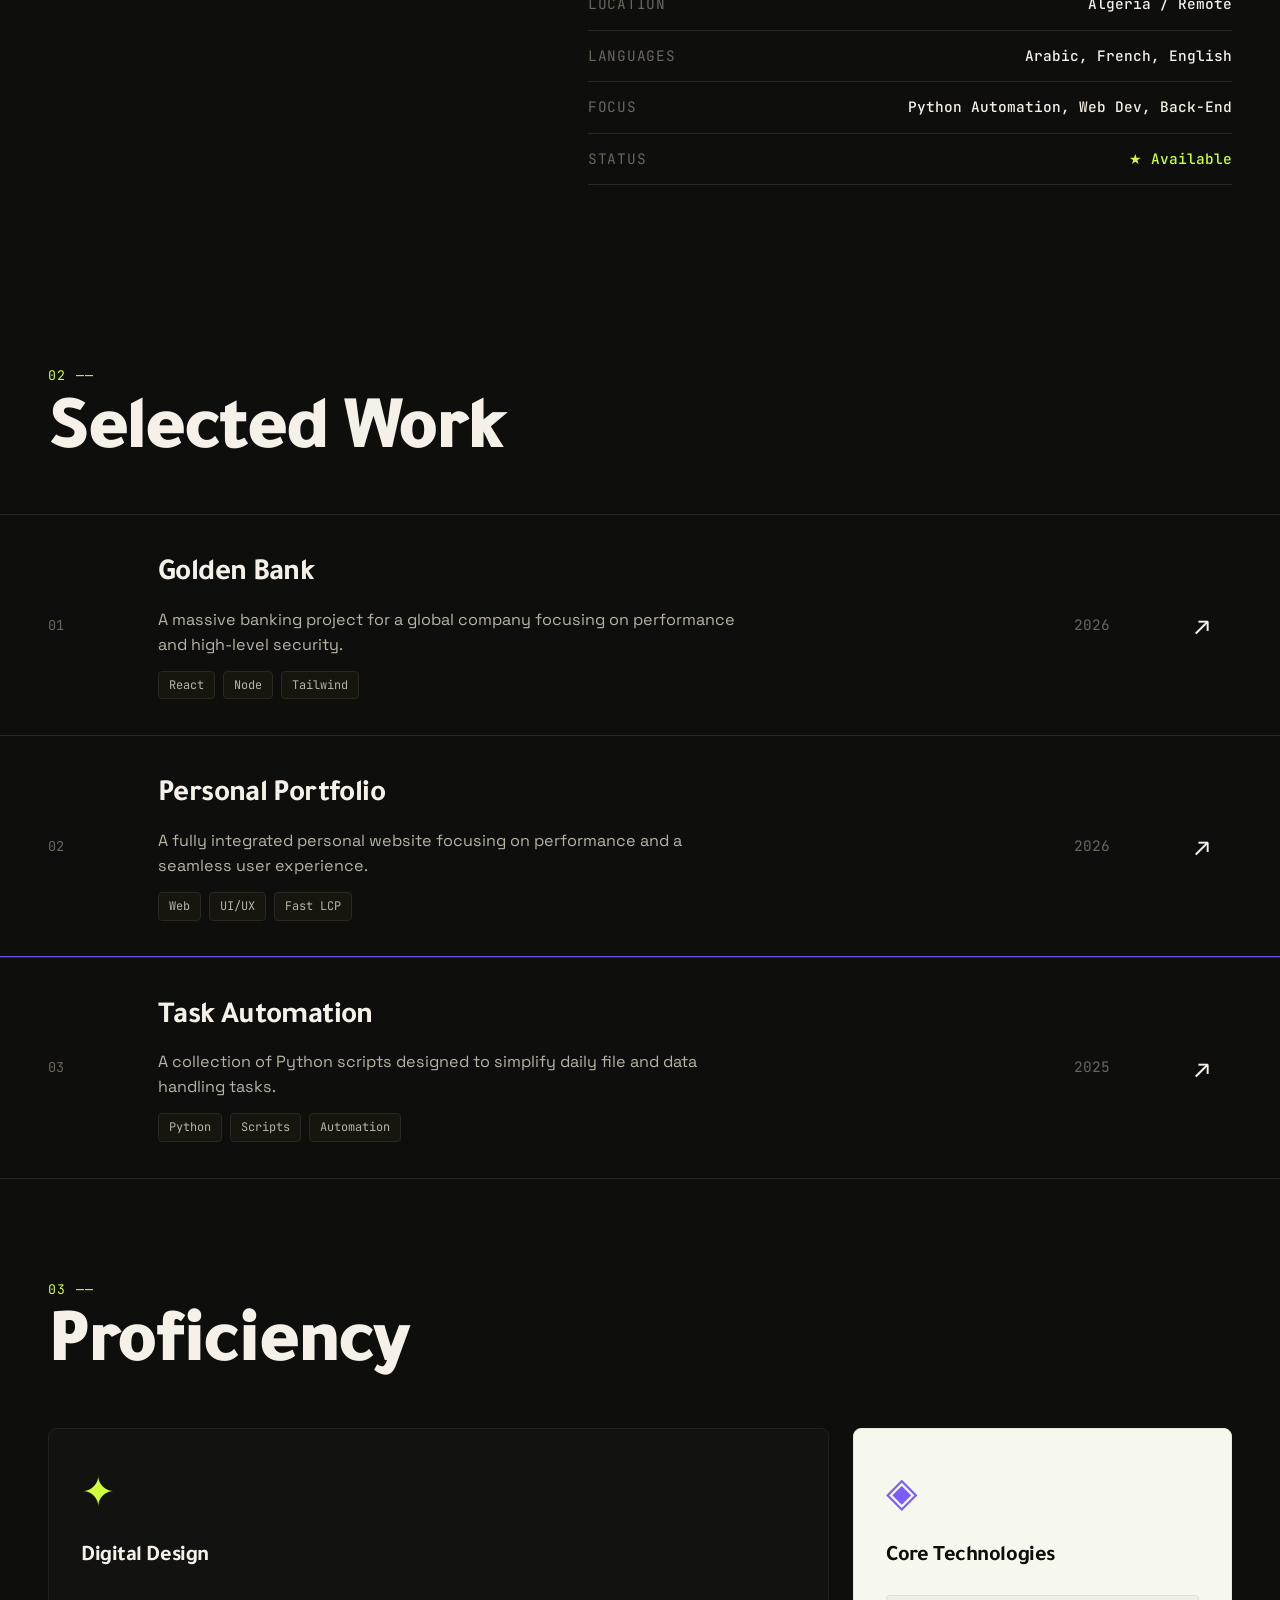
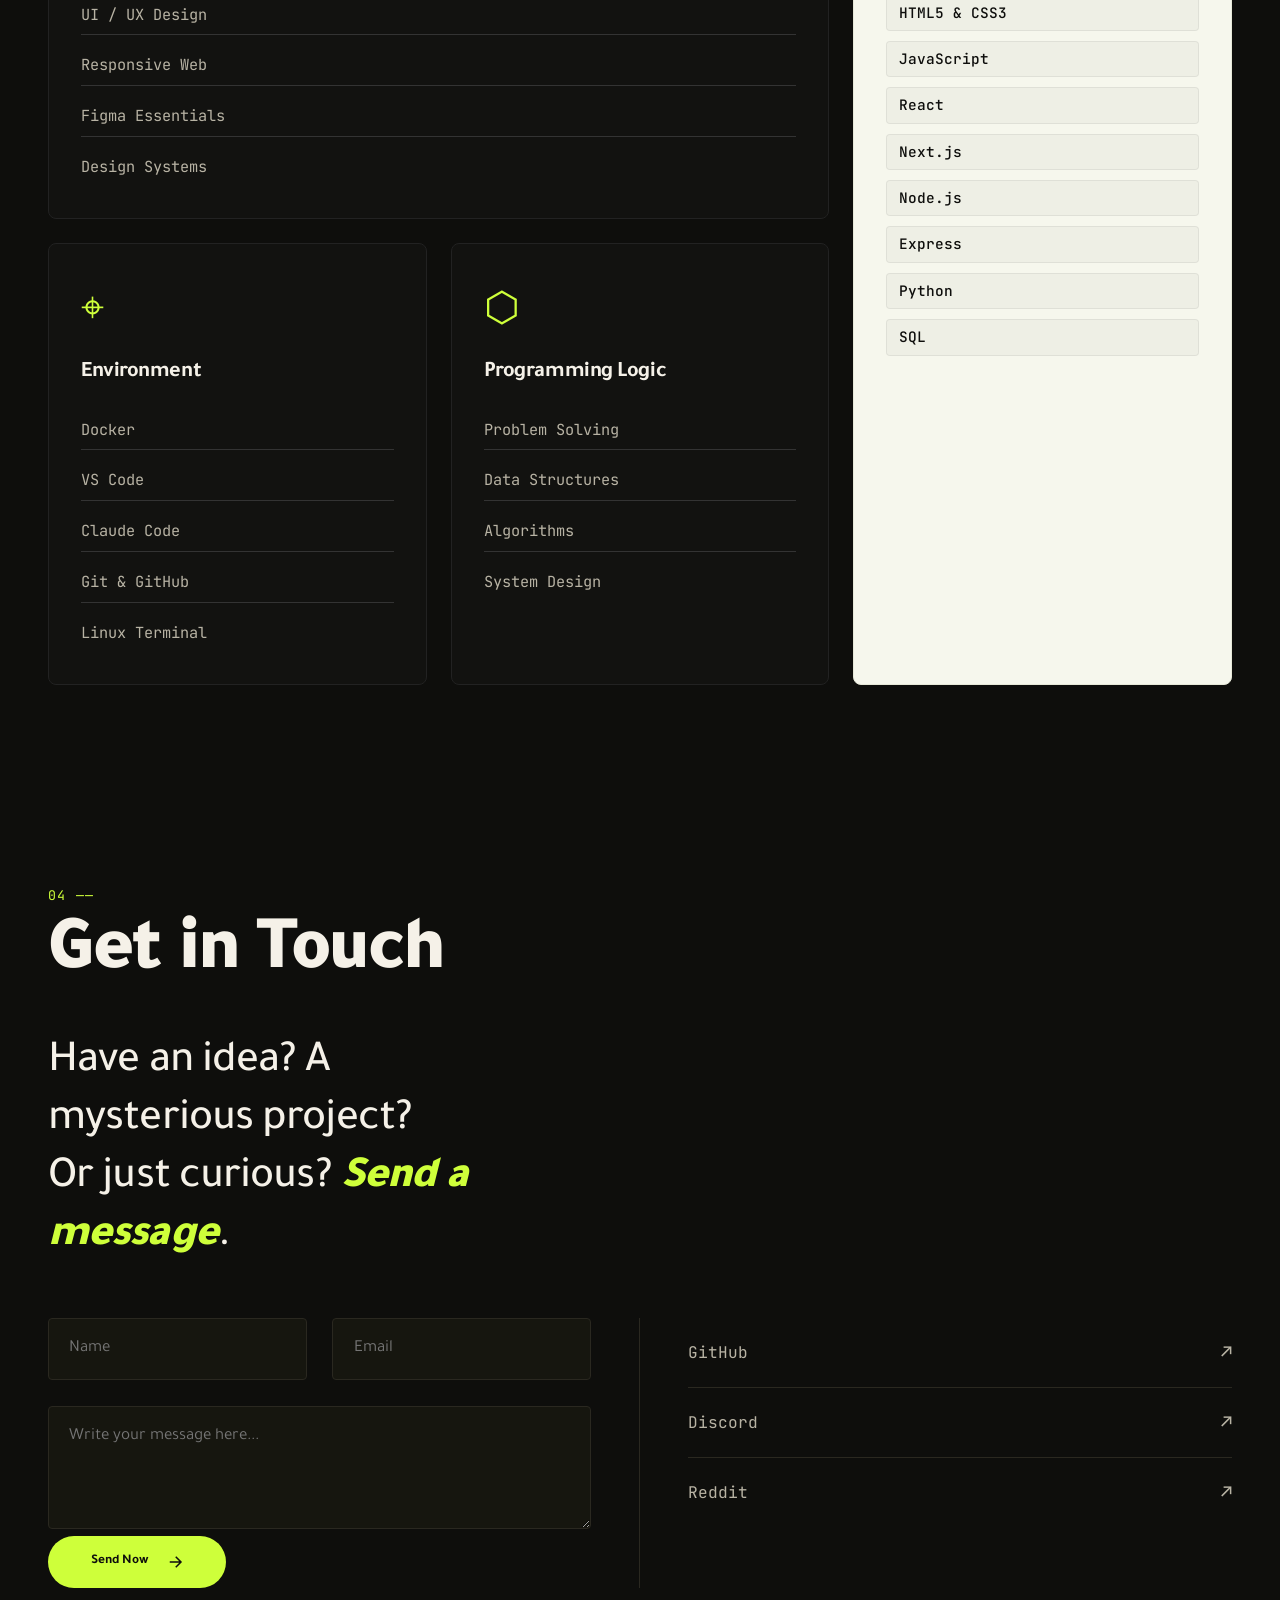
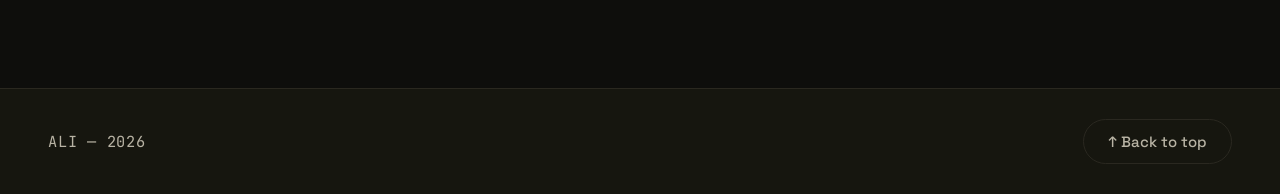
==== commit 55987891: "Update en.html" ====
--- a/en.html
+++ b/en.html
@@ -3,6 +3,10 @@
 <head>
 <meta charset="UTF-8" />
 <meta name="viewport" content="width=device-width, initial-scale=1.0" />
+<meta http-equiv="Content-Security-Policy" content="upgrade-insecure-requests">
+
+<meta name="description" lang="en" content="Ali's Portfolio - Python developer interested in web development and problem solving. Explore my projects and journey in tech.">
+
 <title>Ali - Portfolio</title>
 <link rel="icon" href="data:image/svg+xml,%3Csvg xmlns='http://www.w3.org/2000/svg' viewBox='0 0 100 100'%3E%3Crect width='100' height='100' fill='%230e0e0c'/%3E%3Ccircle cx='50' cy='50' r='28' fill='%23e8ff3a'/%3E%3C/svg%3E">
 <link rel="preconnect" href="https://fonts.googleapis.com">
